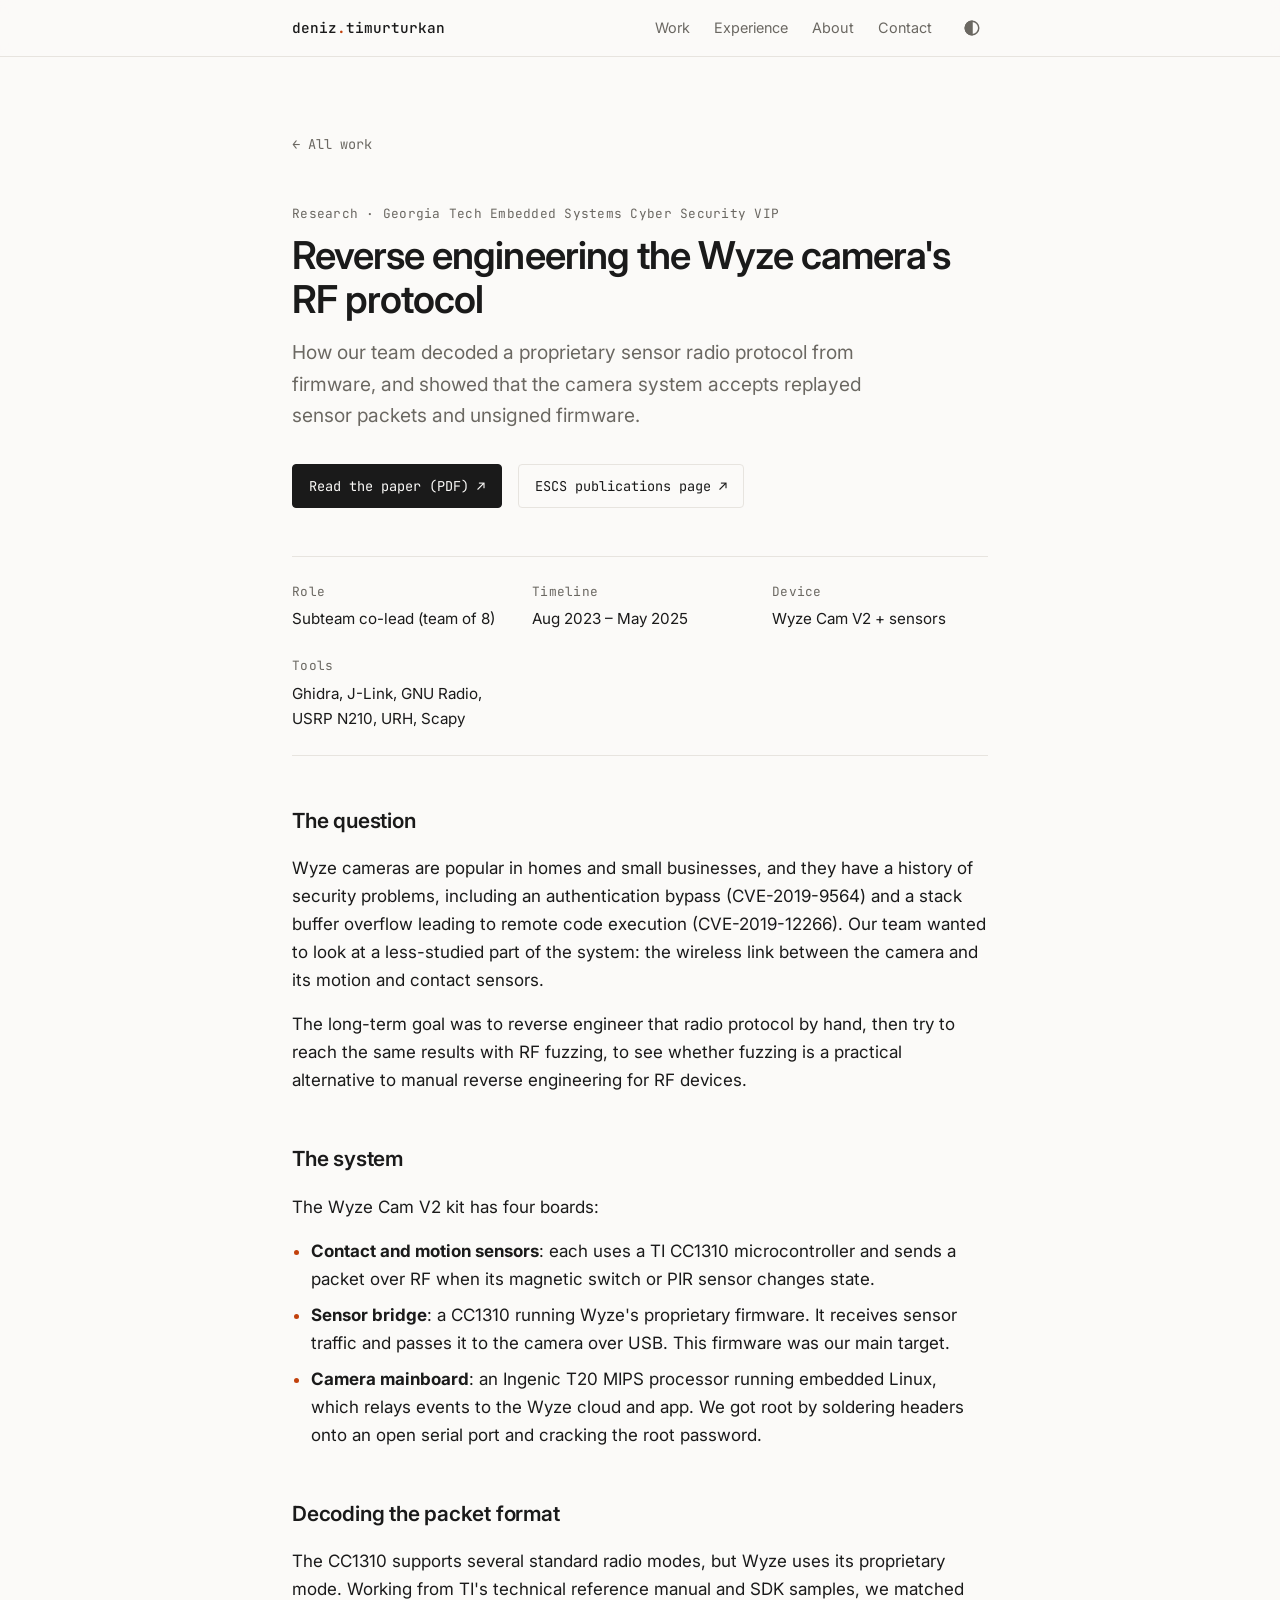
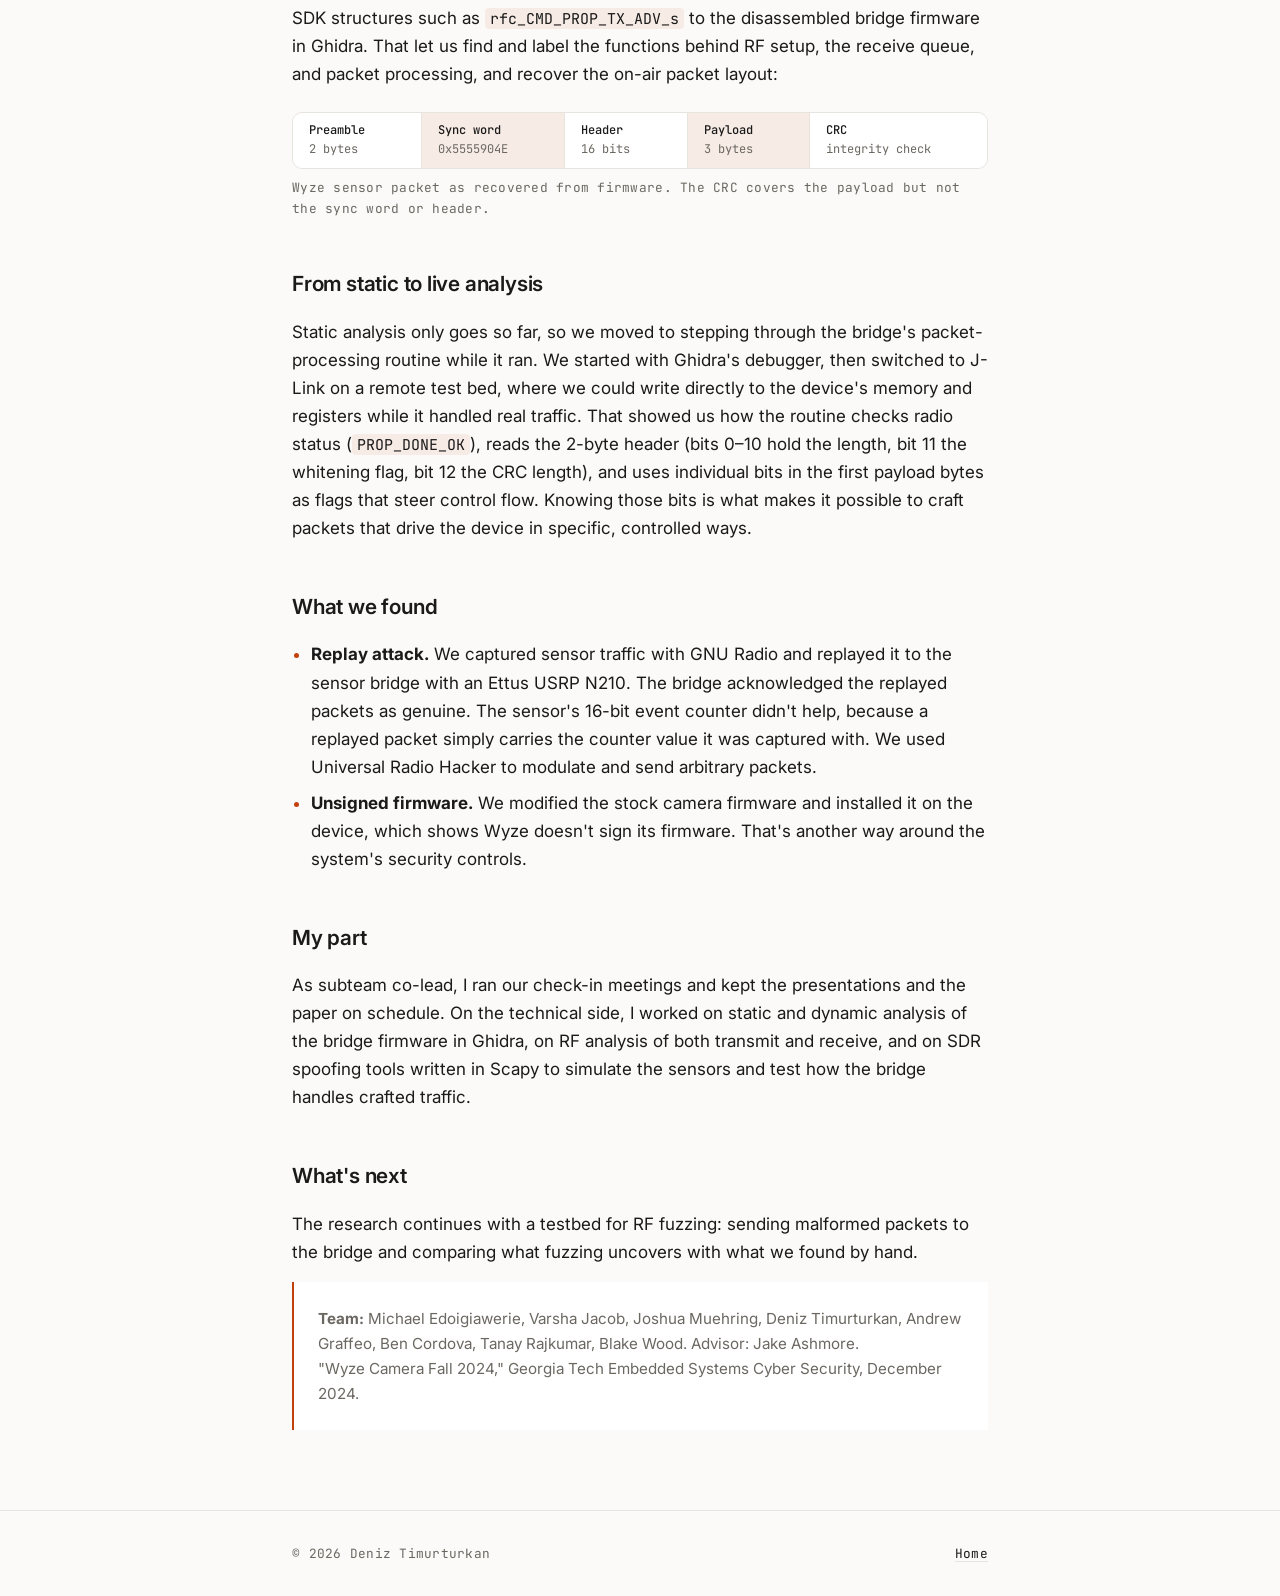
==== research/wyze-camera/index.html @ 6fe90f5e "init push" ====
<!DOCTYPE html>
<html lang="en">
<head>
  <meta charset="UTF-8">
  <meta name="viewport" content="width=device-width, initial-scale=1.0">
  <title>Reverse Engineering the Wyze Camera — Deniz Timurturkan</title>
  <meta name="description" content="Georgia Tech embedded security research: decoding the Wyze Cam V2 sensor RF protocol and demonstrating replay and unsigned-firmware weaknesses.">
  <meta property="og:title"       content="Reverse Engineering the Wyze Camera's RF Protocol">
  <meta property="og:description" content="Georgia Tech embedded security research, Fall 2024.">
  <meta property="og:type"        content="article">
  <link rel="icon" href="data:image/svg+xml,<svg xmlns='http://www.w3.org/2000/svg' viewBox='0 0 32 32'><rect width='32' height='32' rx='6' fill='%23c2410c'/><text x='16' y='22' font-family='monospace' font-size='16' font-weight='700' fill='white' text-anchor='middle'>dt</text></svg>">

  <script>try { const t = localStorage.getItem('theme'); if (t) document.documentElement.dataset.theme = t; } catch (e) {}</script>

  <link rel="preconnect" href="https://fonts.googleapis.com">
  <link rel="preconnect" href="https://fonts.gstatic.com" crossorigin>
  <link href="https://fonts.googleapis.com/css2?family=Inter:wght@400;500;600&family=JetBrains+Mono:wght@400;500&display=swap" rel="stylesheet">

  <link rel="stylesheet" href="../../assets/css/reset.css">
  <link rel="stylesheet" href="../../assets/css/variables.css">
  <link rel="stylesheet" href="../../assets/css/global.css">
  <link rel="stylesheet" href="../../assets/css/case-study.css">
</head>
<body>

  <header class="site-header">
    <div class="container">
      <a href="../../" class="site-name">deniz<span>.</span>timurturkan</a>
      <nav class="site-nav" aria-label="Main navigation">
        <a href="../../#work" class="nav-section">Work</a>
        <a href="../../#experience" class="nav-section">Experience</a>
        <a href="../../#about" class="nav-section">About</a>
        <a href="../../#contact">Contact</a>
        <button class="theme-toggle" aria-label="Toggle dark mode">
          <svg viewBox="0 0 24 24" fill="none" stroke="currentColor" stroke-width="2" aria-hidden="true"><circle cx="12" cy="12" r="9"/><path d="M12 3a9 9 0 0 0 0 18z" fill="currentColor"/></svg>
        </button>
      </nav>
    </div>
  </header>

  <main class="container">
    <article class="case">
      <a href="../../#work" class="back-link">← All work</a>

      <p class="label">Research · Georgia Tech Embedded Systems Cyber Security VIP</p>
      <h1 class="case-title">Reverse engineering the Wyze camera's RF protocol</h1>
      <p class="case-lede">How our team decoded a proprietary sensor radio protocol from firmware, and showed that the camera system accepts replayed sensor packets and unsigned firmware.</p>

      <div class="case-actions">
        <a href="https://escs.vip.gatech.edu/sites/default/files/2025-01/Wyze_Fall_2024_Final_Paper.pdf" class="btn btn-primary" target="_blank" rel="noopener noreferrer">Read the paper (PDF) ↗</a>
        <a href="https://escs.vip.gatech.edu/publications" class="btn" target="_blank" rel="noopener noreferrer">ESCS publications page ↗</a>
      </div>

      <dl class="case-facts">
        <div><dt class="label">Role</dt><dd>Subteam co-lead (team of 8)</dd></div>
        <div><dt class="label">Timeline</dt><dd>Aug 2023 – May 2025</dd></div>
        <div><dt class="label">Device</dt><dd>Wyze Cam V2 + sensors</dd></div>
        <div><dt class="label">Tools</dt><dd>Ghidra, J-Link, GNU Radio, USRP N210, URH, Scapy</dd></div>
      </dl>

      <div class="case-body">

        <h2>The question</h2>
        <p>Wyze cameras are popular in homes and small businesses, and they have a history of security problems, including an authentication bypass (CVE-2019-9564) and a stack buffer overflow leading to remote code execution (CVE-2019-12266). Our team wanted to look at a less-studied part of the system: the wireless link between the camera and its motion and contact sensors.</p>
        <p>The long-term goal was to reverse engineer that radio protocol by hand, then try to reach the same results with RF fuzzing, to see whether fuzzing is a practical alternative to manual reverse engineering for RF devices.</p>

        <h2>The system</h2>
        <p>The Wyze Cam V2 kit has four boards:</p>
        <ul>
          <li><strong>Contact and motion sensors</strong>: each uses a TI CC1310 microcontroller and sends a packet over RF when its magnetic switch or PIR sensor changes state.</li>
          <li><strong>Sensor bridge</strong>: a CC1310 running Wyze's proprietary firmware. It receives sensor traffic and passes it to the camera over USB. This firmware was our main target.</li>
          <li><strong>Camera mainboard</strong>: an Ingenic T20 MIPS processor running embedded Linux, which relays events to the Wyze cloud and app. We got root by soldering headers onto an open serial port and cracking the root password.</li>
        </ul>

        <h2>Decoding the packet format</h2>
        <p>The CC1310 supports several standard radio modes, but Wyze uses its proprietary mode. Working from TI's technical reference manual and SDK samples, we matched SDK structures such as <code>rfc_CMD_PROP_TX_ADV_s</code> to the disassembled bridge firmware in Ghidra. That let us find and label the functions behind RF setup, the receive queue, and packet processing, and recover the on-air packet layout:</p>

        <div class="packet" role="img" aria-label="Packet layout: 2-byte preamble, 32-bit sync word 0x5555904E, 16-bit header, 3-byte payload, CRC">
          <div><b>Preamble</b><span>2 bytes</span></div>
          <div class="hl"><b>Sync word</b><span>0x5555904E</span></div>
          <div><b>Header</b><span>16 bits</span></div>
          <div class="hl"><b>Payload</b><span>3 bytes</span></div>
          <div><b>CRC</b><span>integrity check</span></div>
        </div>
        <p class="label figure-caption">Wyze sensor packet as recovered from firmware. The CRC covers the payload but not the sync word or header.</p>

        <h2>From static to live analysis</h2>
        <p>Static analysis only goes so far, so we moved to stepping through the bridge's packet-processing routine while it ran. We started with Ghidra's debugger, then switched to J-Link on a remote test bed, where we could write directly to the device's memory and registers while it handled real traffic. That showed us how the routine checks radio status (<code>PROP_DONE_OK</code>), reads the 2-byte header (bits 0–10 hold the length, bit 11 the whitening flag, bit 12 the CRC length), and uses individual bits in the first payload bytes as flags that steer control flow. Knowing those bits is what makes it possible to craft packets that drive the device in specific, controlled ways.</p>

        <h2>What we found</h2>
        <ul>
          <li><strong>Replay attack.</strong> We captured sensor traffic with GNU Radio and replayed it to the sensor bridge with an Ettus USRP N210. The bridge acknowledged the replayed packets as genuine. The sensor's 16-bit event counter didn't help, because a replayed packet simply carries the counter value it was captured with. We used Universal Radio Hacker to modulate and send arbitrary packets.</li>
          <li><strong>Unsigned firmware.</strong> We modified the stock camera firmware and installed it on the device, which shows Wyze doesn't sign its firmware. That's another way around the system's security controls.</li>
        </ul>

        <h2>My part</h2>
        <!-- TODO (Deniz): adjust this to exactly what you personally did -->
        <p>As subteam co-lead, I ran our check-in meetings and kept the presentations and the paper on schedule. On the technical side, I worked on static and dynamic analysis of the bridge firmware in Ghidra, on RF analysis of both transmit and receive, and on SDR spoofing tools written in Scapy to simulate the sensors and test how the bridge handles crafted traffic.</p>

        <h2>What's next</h2>
        <p>The research continues with a testbed for RF fuzzing: sending malformed packets to the bridge and comparing what fuzzing uncovers with what we found by hand.</p>

        <p class="credit">
          <strong>Team:</strong> Michael Edoigiawerie, Varsha Jacob, Joshua Muehring, Deniz Timurturkan, Andrew Graffeo, Ben Cordova, Tanay Rajkumar, Blake Wood. Advisor: Jake Ashmore.<br>
          "Wyze Camera Fall 2024," Georgia Tech Embedded Systems Cyber Security, December 2024.
        </p>
      </div>
    </article>
  </main>

  <footer class="site-footer">
    <div class="container">
      <p class="label">&copy; 2026 Deniz Timurturkan</p>
      <p class="label"><a href="../../" class="link">Home</a></p>
    </div>
  </footer>

  <script src="../../assets/js/theme.js"></script>
</body>
</html>
---- assets/css/variables.css ----
:root {
  /* ── Colors (light) ── */
  --color-bg:         #fbfaf8;
  --color-surface:    #ffffff;
  --color-text:       #1a1a1a;
  --color-text-muted: #6b6862;
  --color-border:     #e7e4df;
  --color-accent:     #c2410c;   /* signal orange */
  --color-accent-soft: rgba(194, 65, 12, 0.08);

  /* ── Typography ── */
  --font-body: 'Inter', 'Helvetica Neue', Arial, sans-serif;
  --font-mono: 'JetBrains Mono', ui-monospace, 'SF Mono', Menlo, monospace;

  /* ── Spacing scale ── */
  --space-xs:  0.25rem;   /*  4px */
  --space-sm:  0.5rem;    /*  8px */
  --space-md:  1rem;      /* 16px */
  --space-lg:  1.5rem;    /* 24px */
  --space-xl:  2rem;      /* 32px */
  --space-2xl: 3rem;      /* 48px */
  --space-3xl: 5rem;      /* 80px */

  /* ── Layout ── */
  --max-width: 760px;
  --gutter:    clamp(1rem, 5vw, 2rem);

  /* ── Transitions ── */
  --transition-fast: 150ms ease;
  --transition-base: 250ms ease;

  /* ── Radii ── */
  --radius-sm: 4px;
  --radius-md: 10px;
}

/* ── Colors (dark) — follows the OS unless the toggle forces light ── */
@media (prefers-color-scheme: dark) {
  :root:not([data-theme="light"]) {
    --color-bg:          #111110;
    --color-surface:     #191918;
    --color-text:        #ecebe8;
    --color-text-muted:  #9a968f;
    --color-border:      #2a2927;
    --color-accent:      #fb8a4c;
    --color-accent-soft: rgba(251, 138, 76, 0.1);
  }
}

:root[data-theme="dark"] {
  --color-bg:          #111110;
  --color-surface:     #191918;
  --color-text:        #ecebe8;
  --color-text-muted:  #9a968f;
  --color-border:      #2a2927;
  --color-accent:      #fb8a4c;
  --color-accent-soft: rgba(251, 138, 76, 0.1);
}
---- assets/css/global.css ----
/* ━━━━━━━━━━━━━━━━━━━━━━━━━━━━━━━━━━━━
   BASE
━━━━━━━━━━━━━━━━━━━━━━━━━━━━━━━━━━━━ */
body {
  background: var(--color-bg);
  color: var(--color-text);
  font-family: var(--font-body);
  font-size: 1.0625rem;
  line-height: 1.65;
  transition: background-color var(--transition-base), color var(--transition-base);
}

.container {
  max-width: var(--max-width);
  margin-inline: auto;
  padding-inline: var(--gutter);
}

a.link {
  color: var(--color-text);
  text-decoration: underline;
  text-decoration-color: var(--color-border);
  text-underline-offset: 3px;
  transition: text-decoration-color var(--transition-fast), color var(--transition-fast);
}
a.link:hover { color: var(--color-accent); text-decoration-color: var(--color-accent); }

:focus-visible {
  outline: 2px solid var(--color-accent);
  outline-offset: 3px;
  border-radius: var(--radius-sm);
}

/* Mono label used for section headings, dates and tags */
.label {
  font-family: var(--font-mono);
  font-size: 0.8rem;
  letter-spacing: 0.02em;
  color: var(--color-text-muted);
}

/* ━━━━━━━━━━━━━━━━━━━━━━━━━━━━━━━━━━━━
   HEADER
━━━━━━━━━━━━━━━━━━━━━━━━━━━━━━━━━━━━ */
.site-header {
  position: sticky;
  top: 0;
  z-index: 10;
  background: color-mix(in srgb, var(--color-bg) 85%, transparent);
  backdrop-filter: blur(8px);
  -webkit-backdrop-filter: blur(8px);
  border-bottom: 1px solid var(--color-border);
}

.site-header .container {
  display: flex;
  align-items: center;
  justify-content: space-between;
  gap: var(--space-md);
  height: 56px;
}

.site-name {
  font-family: var(--font-mono);
  font-size: 0.9rem;
  font-weight: 500;
}
.site-name span { color: var(--color-accent); }

.site-nav {
  display: flex;
  align-items: center;
  gap: var(--space-lg);
  font-size: 0.9rem;
}
.site-nav a { color: var(--color-text-muted); transition: color var(--transition-fast); }
.site-nav a:hover { color: var(--color-text); }

.theme-toggle {
  color: var(--color-text-muted);
  width: 32px;
  height: 32px;
  display: grid;
  place-items: center;
  border-radius: var(--radius-sm);
  transition: color var(--transition-fast), background-color var(--transition-fast);
}
.theme-toggle:hover { color: var(--color-text); background: var(--color-accent-soft); }
.theme-toggle svg { width: 18px; height: 18px; }

@media (max-width: 600px) {
  .site-nav .nav-section { display: none; }
}

/* ━━━━━━━━━━━━━━━━━━━━━━━━━━━━━━━━━━━━
   SECTIONS
━━━━━━━━━━━━━━━━━━━━━━━━━━━━━━━━━━━━ */
.section {
  padding-block: var(--space-3xl) 0;
  scroll-margin-top: 56px;
}

.section-heading {
  display: block;
  margin-bottom: var(--space-xl);
}
.section-heading::before { content: '// '; color: var(--color-accent); }

/* ━━━━━━━━━━━━━━━━━━━━━━━━━━━━━━━━━━━━
   TAGS
━━━━━━━━━━━━━━━━━━━━━━━━━━━━━━━━━━━━ */
.tags {
  display: flex;
  flex-wrap: wrap;
  gap: var(--space-sm);
}
.tags li {
  font-family: var(--font-mono);
  font-size: 0.72rem;
  color: var(--color-text-muted);
  border: 1px solid var(--color-border);
  border-radius: var(--radius-sm);
  padding: 2px 8px;
}

/* ━━━━━━━━━━━━━━━━━━━━━━━━━━━━━━━━━━━━
   FOOTER
━━━━━━━━━━━━━━━━━━━━━━━━━━━━━━━━━━━━ */
.site-footer {
  margin-top: var(--space-3xl);
  padding-block: var(--space-xl);
  border-top: 1px solid var(--color-border);
}
.site-footer .container {
  display: flex;
  flex-wrap: wrap;
  justify-content: space-between;
  gap: var(--space-md);
}
---- assets/css/case-study.css ----
/* ━━━━━━━━━━━━━━━━━━━━━━━━━━━━━━━━━━━━
   CASE STUDY PAGE
━━━━━━━━━━━━━━━━━━━━━━━━━━━━━━━━━━━━ */
.case {
  padding-block: clamp(2.5rem, 8vw, 4.5rem) 0;
}

.back-link {
  display: inline-block;
  font-family: var(--font-mono);
  font-size: 0.85rem;
  color: var(--color-text-muted);
  margin-bottom: var(--space-2xl);
}
.back-link:hover { color: var(--color-accent); }

.case-title {
  font-size: clamp(1.8rem, 5vw, 2.4rem);
  font-weight: 600;
  letter-spacing: -0.025em;
  line-height: 1.15;
  margin-block: var(--space-sm) var(--space-md);
}

.case-lede {
  font-size: 1.2rem;
  color: var(--color-text-muted);
  max-width: 38rem;
}

.case-actions {
  display: flex;
  flex-wrap: wrap;
  gap: var(--space-md);
  margin-top: var(--space-xl);
}

.btn {
  display: inline-flex;
  align-items: center;
  gap: var(--space-sm);
  font-family: var(--font-mono);
  font-size: 0.85rem;
  padding: 10px 16px;
  border-radius: var(--radius-sm);
  border: 1px solid var(--color-border);
  transition: border-color var(--transition-fast), background-color var(--transition-fast), color var(--transition-fast);
}
.btn:hover { border-color: var(--color-accent); color: var(--color-accent); }
.btn-primary { background: var(--color-text); color: var(--color-bg); border-color: var(--color-text); }
.btn-primary:hover { background: var(--color-accent); border-color: var(--color-accent); color: #fff; }

/* At-a-glance facts */
.case-facts {
  display: grid;
  grid-template-columns: repeat(auto-fit, minmax(160px, 1fr));
  gap: var(--space-lg);
  margin-top: var(--space-2xl);
  padding-block: var(--space-lg);
  border-block: 1px solid var(--color-border);
}
.case-facts dd { font-size: 0.95rem; margin-top: var(--space-xs); }

.case-body h2 {
  font-size: 1.3rem;
  font-weight: 600;
  letter-spacing: -0.01em;
  margin-block: var(--space-2xl) var(--space-md);
}
.case-body p + p,
.case-body p + ul,
.case-body ul + p { margin-top: var(--space-md); }

.case-body ul { padding-left: 1.2rem; }
.case-body ul li { list-style: disc; margin-top: var(--space-sm); }
.case-body ul li::marker { color: var(--color-accent); }

.case-body code {
  font-family: var(--font-mono);
  font-size: 0.88em;
  background: var(--color-accent-soft);
  padding: 1px 5px;
  border-radius: var(--radius-sm);
}

/* Packet-format diagram */
.packet {
  display: flex;
  flex-wrap: wrap;
  margin-top: var(--space-lg);
  font-family: var(--font-mono);
  font-size: 0.75rem;
  border: 1px solid var(--color-border);
  border-radius: var(--radius-md);
  overflow: hidden;
}
.packet div {
  flex: 1 1 auto;
  padding: var(--space-sm) var(--space-md);
  border-right: 1px solid var(--color-border);
  background: var(--color-surface);
}
.packet div:last-child { border-right: none; }
.packet b { display: block; font-weight: 500; color: var(--color-text); }
.packet span { color: var(--color-text-muted); }
.packet .hl { background: var(--color-accent-soft); }

.figure-caption {
  margin-top: var(--space-sm);
}

.credit {
  margin-top: var(--space-2xl);
  padding: var(--space-lg);
  border-left: 2px solid var(--color-accent);
  background: var(--color-surface);
  font-size: 0.95rem;
  color: var(--color-text-muted);
}
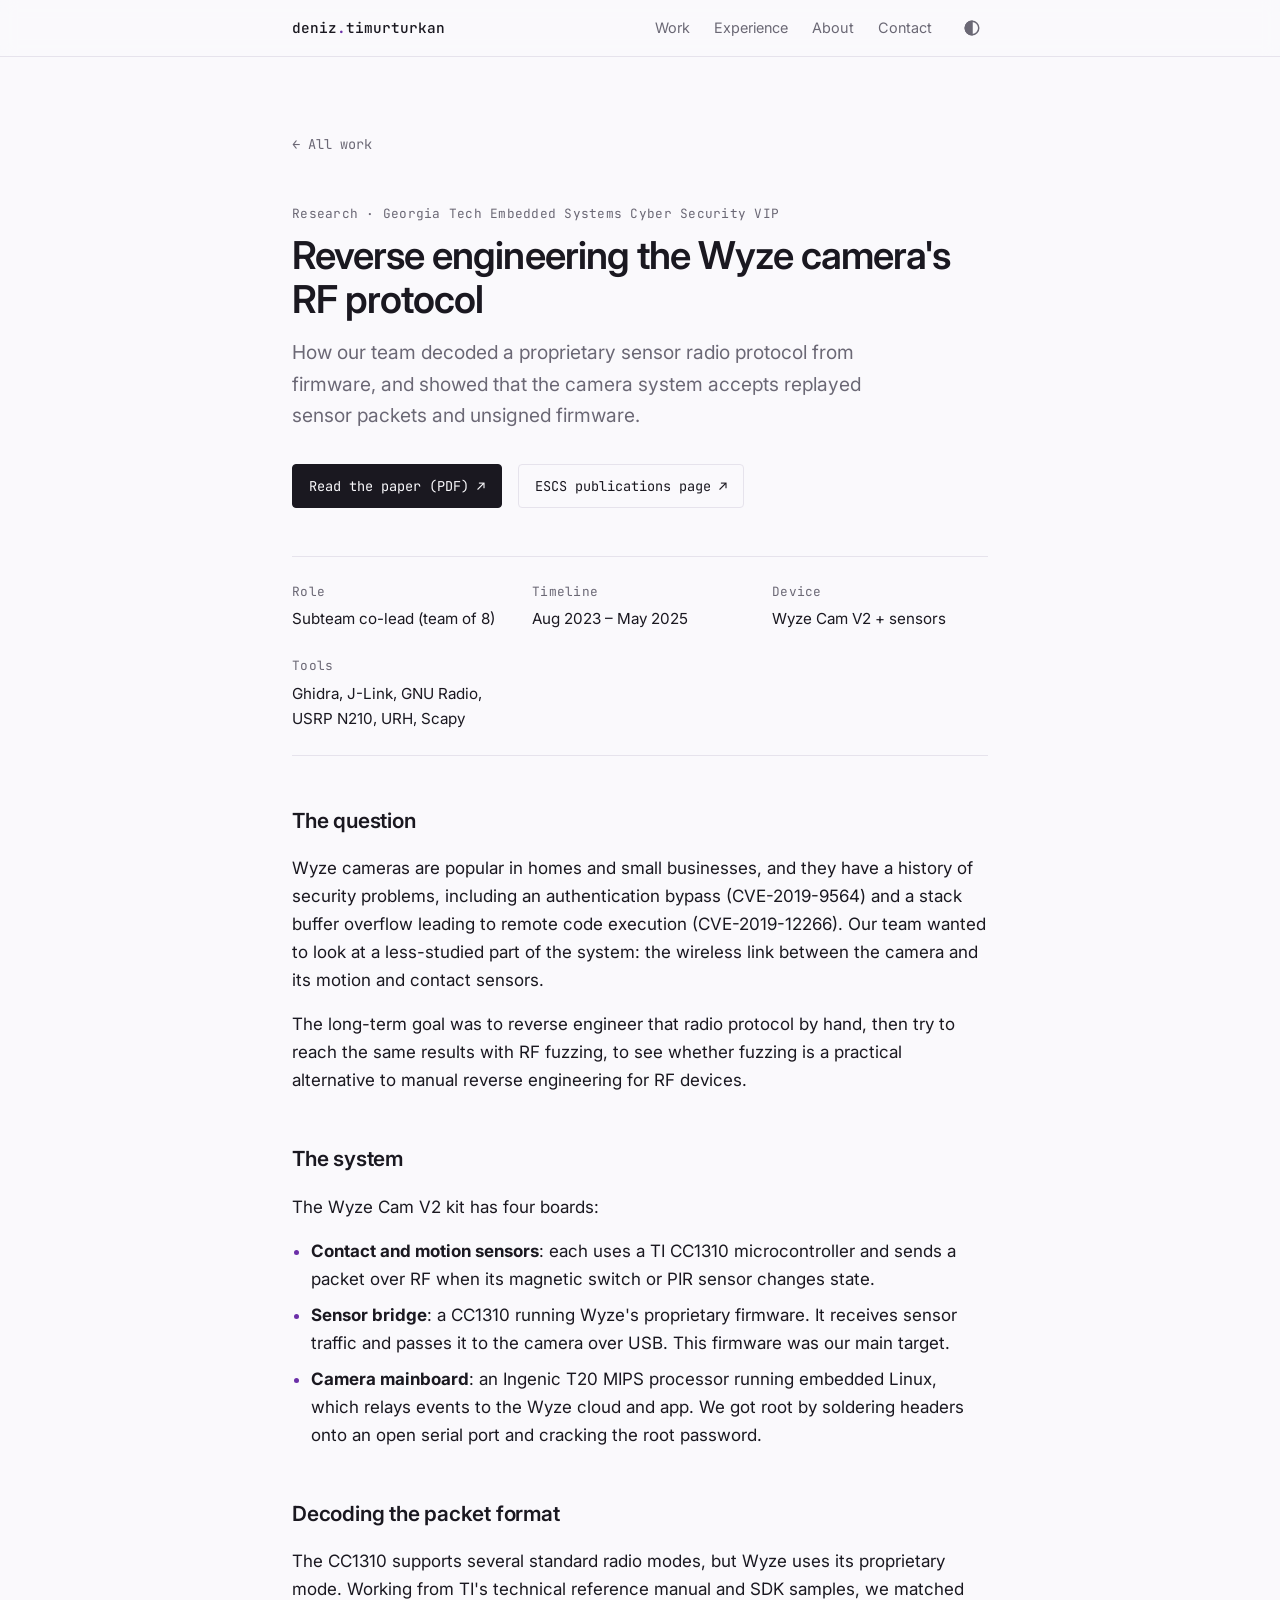
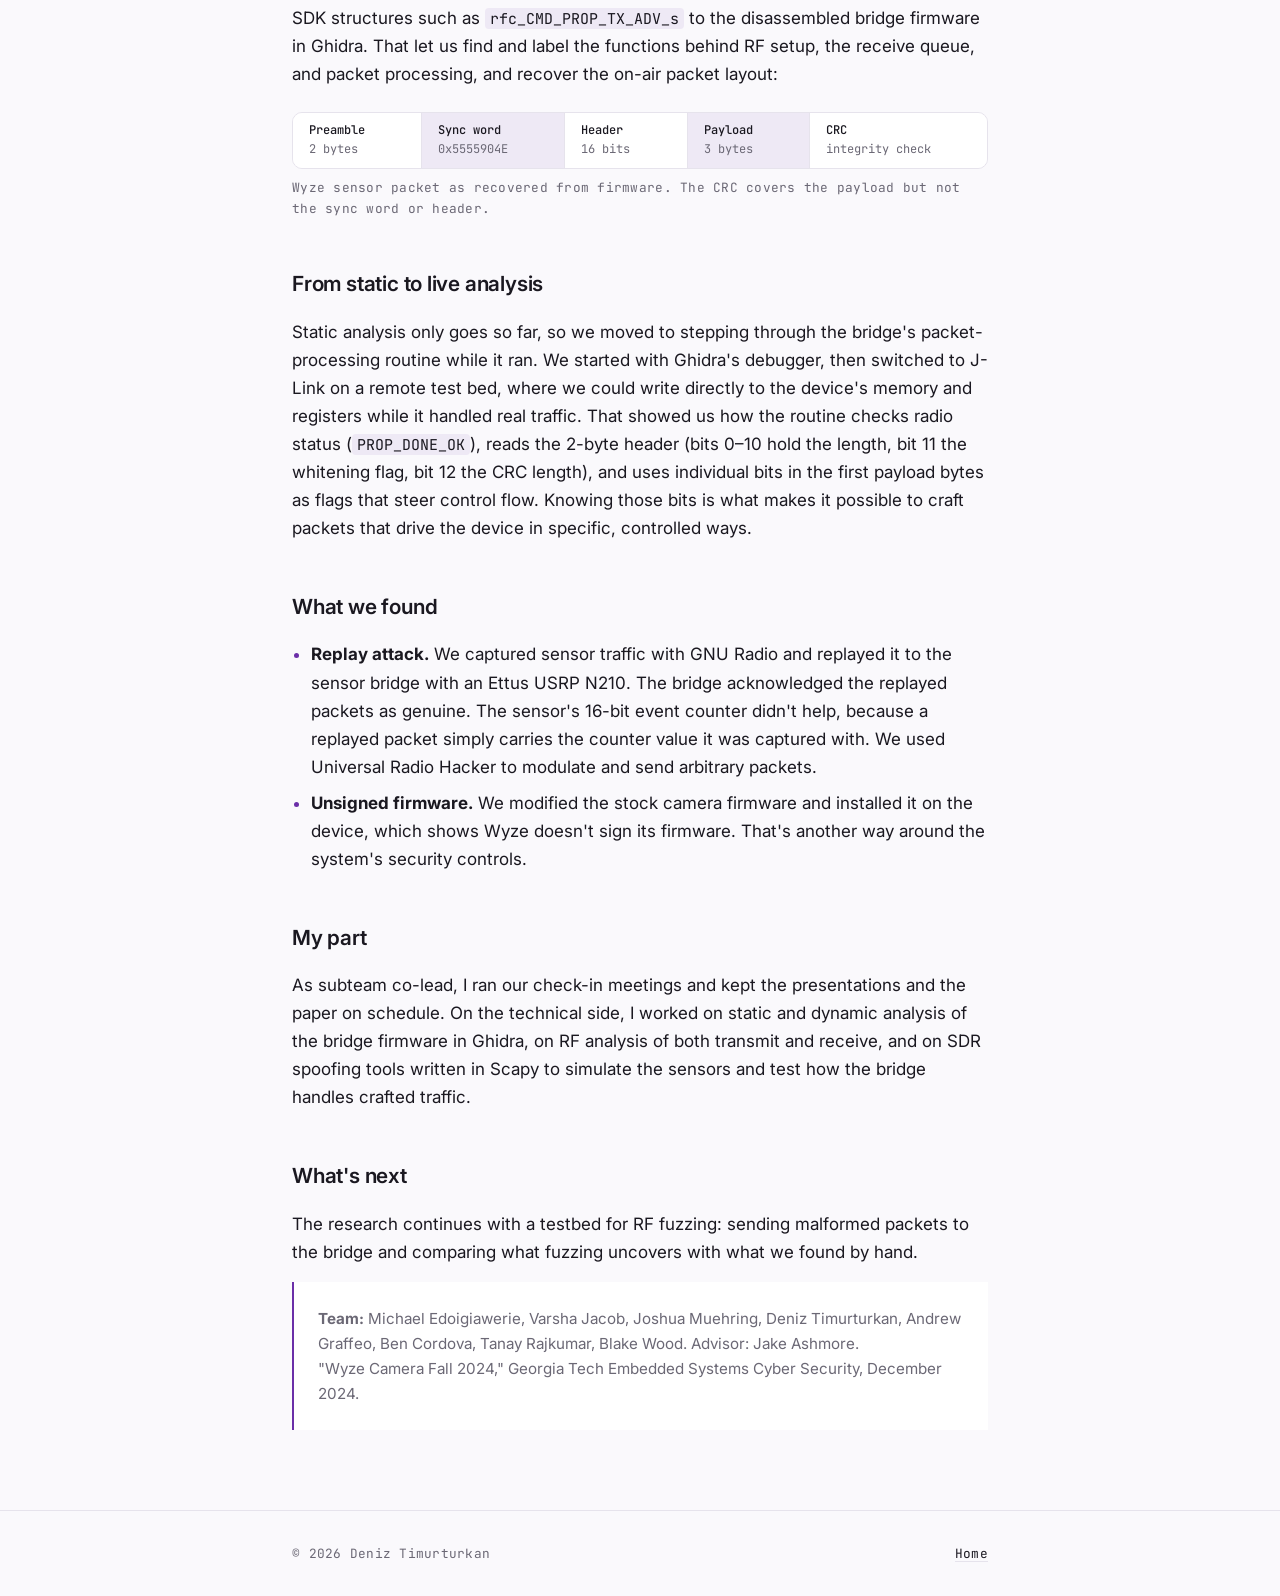
==== commit c415201f: "color" ====
--- a/research/wyze-camera/index.html
+++ b/research/wyze-camera/index.html
@@ -8,7 +8,7 @@
   <meta property="og:title"       content="Reverse Engineering the Wyze Camera's RF Protocol">
   <meta property="og:description" content="Georgia Tech embedded security research, Fall 2024.">
   <meta property="og:type"        content="article">
-  <link rel="icon" href="data:image/svg+xml,<svg xmlns='http://www.w3.org/2000/svg' viewBox='0 0 32 32'><rect width='32' height='32' rx='6' fill='%23c2410c'/><text x='16' y='22' font-family='monospace' font-size='16' font-weight='700' fill='white' text-anchor='middle'>dt</text></svg>">
+  <link rel="icon" href="data:image/svg+xml,<svg xmlns='http://www.w3.org/2000/svg' viewBox='0 0 32 32'><rect width='32' height='32' rx='6' fill='%236b2fa8'/><text x='16' y='22' font-family='monospace' font-size='16' font-weight='700' fill='white' text-anchor='middle'>dt</text></svg>">
 
   <script>try { const t = localStorage.getItem('theme'); if (t) document.documentElement.dataset.theme = t; } catch (e) {}</script>
 
--- a/assets/css/variables.css
+++ b/assets/css/variables.css
@@ -1,12 +1,12 @@
 :root {
   /* ── Colors (light) ── */
-  --color-bg:         #fbfaf8;
+  --color-bg:         #faf9fc;
   --color-surface:    #ffffff;
-  --color-text:       #1a1a1a;
-  --color-text-muted: #6b6862;
-  --color-border:     #e7e4df;
-  --color-accent:     #c2410c;   /* signal orange */
-  --color-accent-soft: rgba(194, 65, 12, 0.08);
+  --color-text:       #1a1820;
+  --color-text-muted: #6b6875;
+  --color-border:     #e6e3ec;
+  --color-accent:     #6b2fa8;   /* deep purple */
+  --color-accent-soft: rgba(107, 47, 168, 0.08);
 
   /* ── Typography ── */
   --font-body: 'Inter', 'Helvetica Neue', Arial, sans-serif;
@@ -37,22 +37,22 @@
 /* ── Colors (dark) — follows the OS unless the toggle forces light ── */
 @media (prefers-color-scheme: dark) {
   :root:not([data-theme="light"]) {
-    --color-bg:          #111110;
-    --color-surface:     #191918;
-    --color-text:        #ecebe8;
-    --color-text-muted:  #9a968f;
-    --color-border:      #2a2927;
-    --color-accent:      #fb8a4c;
-    --color-accent-soft: rgba(251, 138, 76, 0.1);
+    --color-bg:          #121016;
+    --color-surface:     #1a1720;
+    --color-text:        #ecebf0;
+    --color-text-muted:  #9b97a6;
+    --color-border:      #2a2631;
+    --color-accent:      #c3a4f5;
+    --color-accent-soft: rgba(195, 164, 245, 0.1);
   }
 }
 
 :root[data-theme="dark"] {
-  --color-bg:          #111110;
-  --color-surface:     #191918;
-  --color-text:        #ecebe8;
-  --color-text-muted:  #9a968f;
-  --color-border:      #2a2927;
-  --color-accent:      #fb8a4c;
-  --color-accent-soft: rgba(251, 138, 76, 0.1);
+  --color-bg:          #121016;
+  --color-surface:     #1a1720;
+  --color-text:        #ecebf0;
+  --color-text-muted:  #9b97a6;
+  --color-border:      #2a2631;
+  --color-accent:      #c3a4f5;
+  --color-accent-soft: rgba(195, 164, 245, 0.1);
 }
